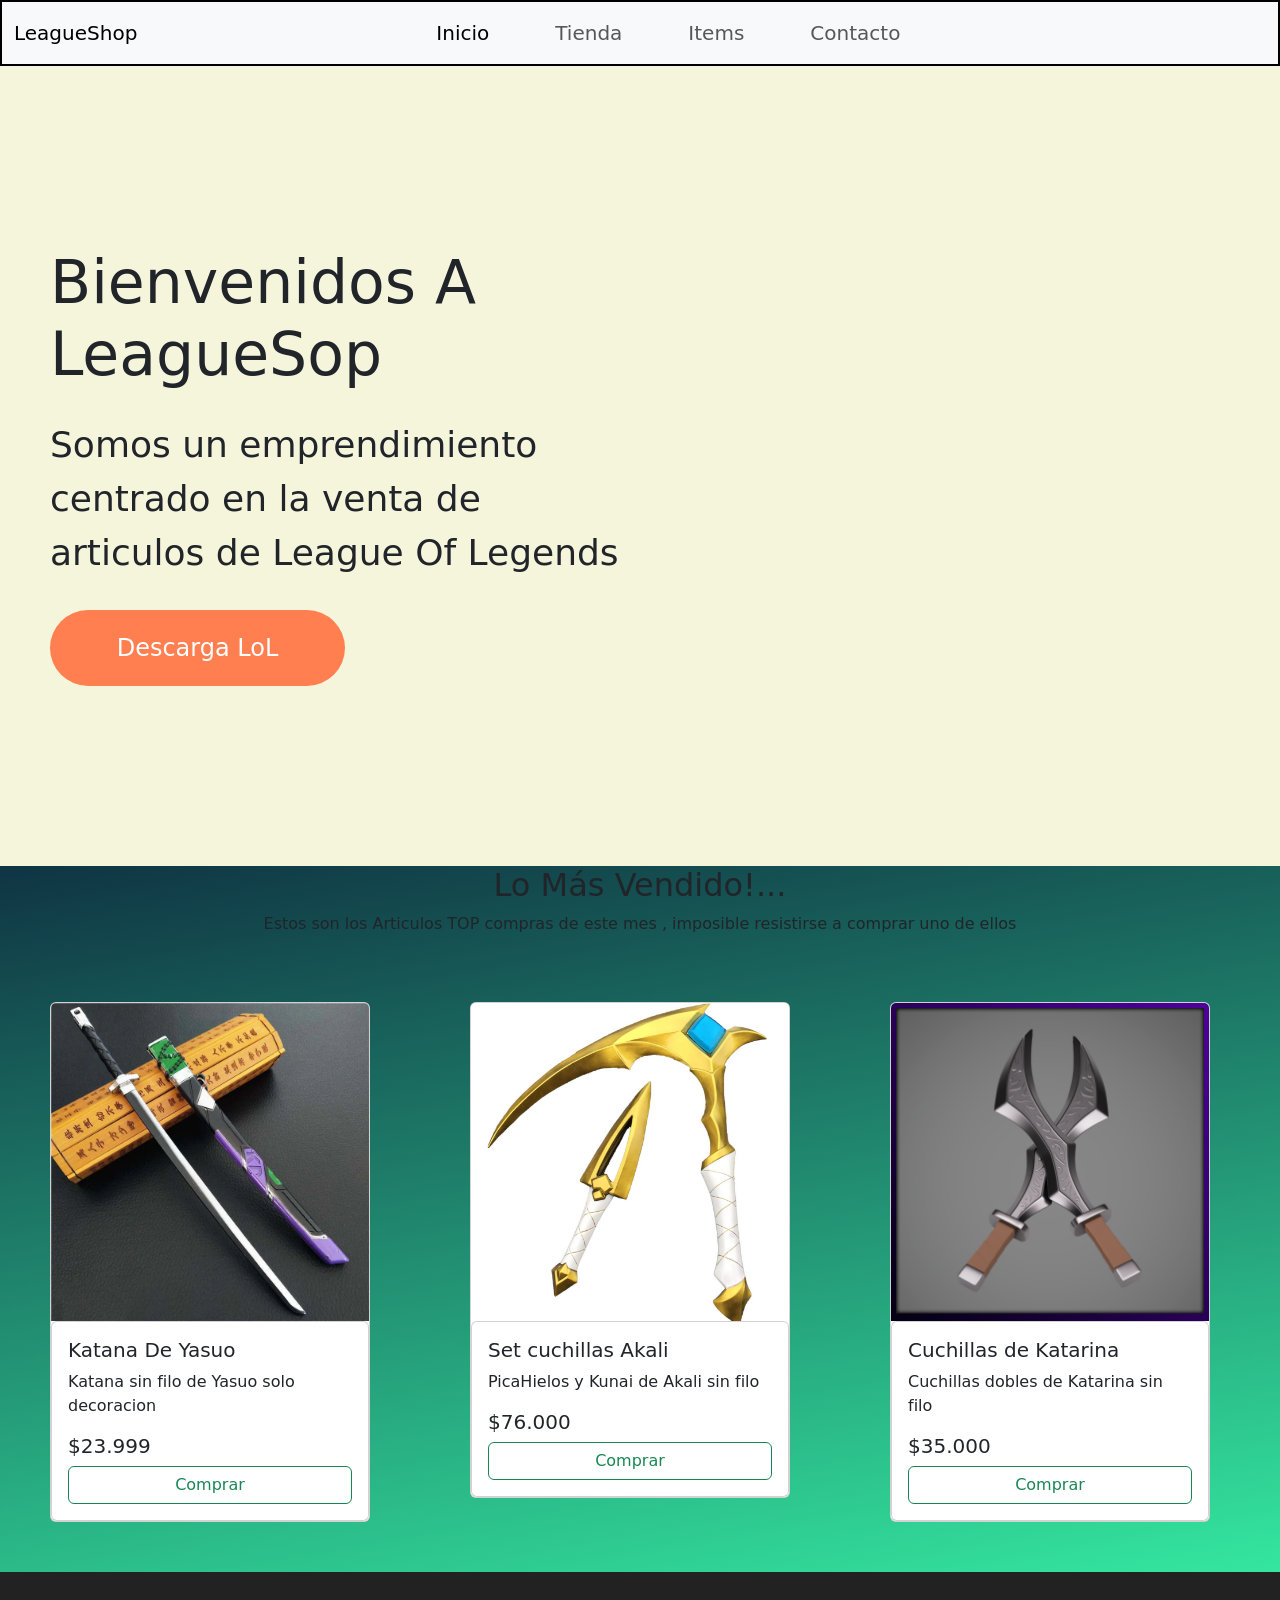
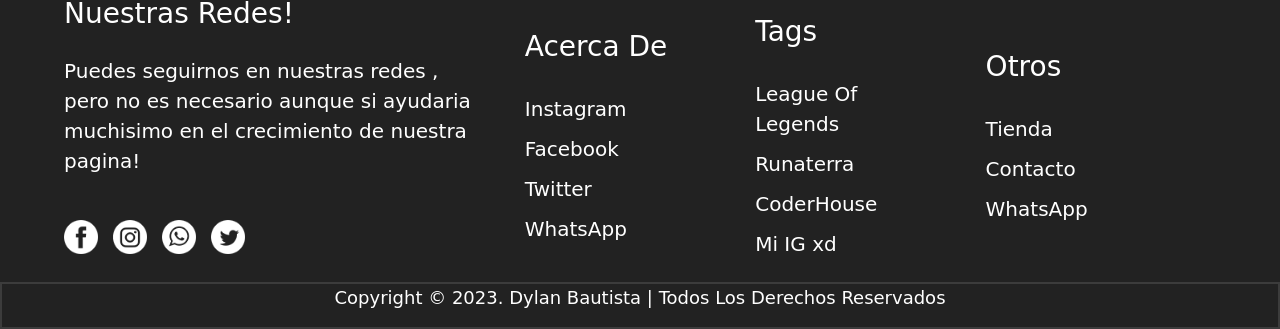
==== index.html @ c4520a8f "mobile y contacto" ====
<!DOCTYPE html>
<html lang="es">
<head>
  <!-- tAGS SEO -->
  <title>Home/LeagueShop</title>
  <meta name="keywords" content="leagueoflegends, lol, articulos lol, tienda">
  <meta name="description" content="Somos  un emprendimiento centrado en la venta de articulos de League Of Legends">
  <!-- fin tags de SEO -->
    <link href="https://cdn.jsdelivr.net/npm/bootstrap@5.3.0/dist/css/bootstrap.min.css" rel="stylesheet" integrity="sha384-9ndCyUaIbzAi2FUVXJi0CjmCapSmO7SnpJef0486qhLnuZ2cdeRhO02iuK6FUUVM" crossorigin="anonymous">
    <link rel="stylesheet" href="./sass/main.css">
    <meta charset="UTF-8">
    <meta http-equiv="X-UA-Compatible" content="IE=edge">
    <meta name="viewport" content="width=device-width, initial-scale=1.0">
    <link rel="shortcut icon" href="./imagenes-logos/loguito-lol.jpg" type="image/x-icon">
</head>
<body>
      <header>
    <nav class="navbar navbar-expand-lg bg-body-tertiary">
        <div class="container-fluid">
          <a class="navbar-brand" href="#">LeagueShop</a>
          <button class="navbar-toggler" type="button" data-bs-toggle="collapse" data-bs-target="#navbarNavAltMarkup" aria-controls="navbarNavAltMarkup" aria-expanded="false" aria-label="Toggle navigation">
            <span class="navbar-toggler-icon"></span>
          </button>
          <div class="collapse navbar-collapse" id="navbarNavAltMarkup">
            <div class="navbar-nav">
              <a class="nav-link active" aria-current="page" href="#">Inicio</a>
              <a class="nav-link" href="./pages/tienda.html">Tienda</a>
              <a class="nav-link" href="./pages/infoItems.html">Items</a>
              <a class="nav-link " href="./pages/contacto-intento2.html">Contacto</a>
            </div>
          </div>
        </div>
      </nav>
      </header>
      
     <main class="main">
            <div class="banner">      
              
                    <div class="banner__textos">
                        <h1>Bienvenidos A LeagueSop</h1>
                        <p class="p-de-banner">Somos  un emprendimiento centrado en la venta de articulos de League Of Legends</p>
                        <a class="boton__descarga" href="https://www.leagueoflegends.com/es-es/" target="_blank">Descarga LoL</a>
                    </div>
                
                  </div>

        <section class="contenedor-2">  

            <div class="text">
                <h2 class="texto__ocultMobile">Lo Más Vendido!...</h2>
                <p class="texto-agrd">Estos son los Articulos TOP compras de este mes , imposible resistirse a comprar uno de ellos</p>
            </div>
            
            <div class="row row-cols-1 row-cols-md-3 g-0">

            <div class="col">
              <div class="card" >
                  <img src="./imagenes-logos/KatanaYasuoo.jpg" class="card-img-top" alt="katana de yasuo">
                  
                  <div class="card-body card">
                      <h5 class="card-title">Katana De Yasuo</h5>
                          <p class="card-text">Katana sin filo de Yasuo solo decoracion</p>
                          <h5 class="card-text">$23.999</h5>
                          <button type="button" class="btn btn-outline-success">Comprar</button>
                  </div>
              </div>
            </div>

            <div class="col">
              <div class="card cardAkali" >
                  <img src="./imagenes-logos/akali-cuchilla.jpg" class="card-img-top" alt="picahielos y kunai de akali">
                  
                  <div class="card-body card">
                      <h5 class="card-title">Set cuchillas Akali</h5>
                          <p class="card-text">PicaHielos y Kunai de Akali sin filo</p>
                          <h5 class="card-text">$76.000</h5>
                          <button type="button" class="btn btn-outline-success">Comprar</button>
                  </div>
              </div>
            </div>

            <div class="col">
              <div class="card" >
                  <img src="./imagenes-logos/KATA-BLADE-1.2.png" class="card-img-top" alt="cuchillas sobles de katarina">
                  
                  <div class="card-body card">
                      <h5 class="card-title">Cuchillas de Katarina</h5>
                          <p class="card-text">Cuchillas dobles de Katarina sin filo</p>
                          <h5 class="card-text">$35.000</h5>
                          <button type="button" class="btn btn-outline-success">Comprar</button>
                  </div>
              </div>
            </div>


          </div>
        </section>
      
        <section class="contenedor-3">
            <div class="footer-text">
                <div class="box1">
                    <h3>Nuestras Redes!</h3>
                    <p class="lorem__box1">Puedes seguirnos en nuestras redes , pero no es necesario aunque si ayudaria muchisimo en el crecimiento de nuestra pagina!</p>
                    <div class="rs">
                         <img src="./imagenes-logos/Facebook.png" alt="facebook"> 
                        <img src="./imagenes-logos/Instagram.png" alt="instagram">
                        <img src="./imagenes-logos/WhatsApp.png" alt="WhatsApp">
                        <img src="./imagenes-logos/Twitter.png" alt="Twitter">
                    </div>
                </div>
                <div class="box__2">  
                    <h3>Acerca De</h3>
                    <a href="#" target="_blank">Instagram</a>
                    <a href="#" target="_blank">Facebook</a>
                    <a href="#" target="_blank">Twitter</a>
                    <a href="#" target="_blank">WhatsApp</a>
                    
                </div>
                <div class="box__3">
                    <h3>Tags</h3>
                    <a href="https://www.leagueoflegends.com/es-es/" target="_blank">League Of Legends</a>
                    <a href="https://playruneterra.com/es-es/" target="_blank">Runaterra</a>
                    <a href="https://www.coderhouse.com" target="_blank">CoderHouse</a>
                    <a href="#" target="_blank">Mi IG xd</a>

                </div>
                <div class="box4">
                    <h3>Otros</h3>
                    <a href="#" target="_blank">Tienda</a>
                    <a href="#">Contacto</a>
                    <a href="#">WhatsApp</a>
                </div>
            </div>
                 <footer class="pie">
                <p>Copyright &copy; 2023. <a href="#">Dylan Bautista</a> | Todos Los Derechos Reservados</p>


                
            </footer>

        </section>

    </main>
   <script src="https://cdn.jsdelivr.net/npm/bootstrap@5.3.0/dist/js/bootstrap.bundle.min.js" integrity="sha384-geWF76RCwLtnZ8qwWowPQNguL3RmwHVBC9FhGdlKrxdiJJigb/j/68SIy3Te4Bkz" crossorigin="anonymous"></script>
    
</body>
</html>
---- sass/main.css ----
* {
  margin: 0;
  padding: 0;
  box-sizing: border-box;
}

@media (max-width: 500px) {
  /* mediaglobal*/
  body {
    /* responsive section3  */
    /* responsive tienda */
  }
  body .ocultar {
    display: none;
  }
  body h1 {
    width: 480px;
  }
  body .p-de-banner {
    width: 480px;
  }
  body .boton__descarga {
    display: none;
  }
  body .texto-agrd {
    display: none;
  }
  body .text {
    display: grid;
    width: 200px;
  }
  body .contenedor-3 {
    width: 100%;
  }
  body .contenedor-3 .lorem__box1 {
    display: none;
  }
  body .contenedor-3 .box__2 {
    display: none;
  }
  body .contenedor-3 .box__3 {
    display: none;
  }
  body .contenedor-3 .footer-text {
    width: 100%;
  }
  body .contenedor-3 footer {
    display: grid;
    padding: 20px;
  }
  body .contenedor-3 .pie {
    text-align: center;
  }
  body .contenedor-3 .texto__ocultMobile {
    display: none;
  }
  body nav {
    background-color: beige;
    width: 100%;
    height: 40px;
  }
  body .pie {
    text-align: center;
  }
  body .texto__ocultMobile {
    display: none;
  }
  body .card {
    display: grid;
    grid-template-columns: 1fr;
    width: 300px;
  }
  body .cardAkali {
    display: none;
  }
  body .cardDraven {
    display: none;
  }
  /* contacto responsive */
  .titulo {
    margin-left: 0px;
    width: 100vh;
    height: 100%;
  }
  .contactForm {
    margin-left: 0px;
    width: 100%;
    height: 100%;
    place-items: center;
  }
  .text-formulairo {
    margin-left: 0px;
    width: 100%;
    height: 100%;
  }
  form {
    width: 30%;
    height: 100%;
  }
  .h2-form {
    width: 100%;
  }
}
/* Header universal (todos los html) */
body {
  /* index */
  /* ajustes de imagenes de tienda e index */
  /* decoracion contenedor 2 index  */
  /* footer universal (todos los html) */
  /* tienda */
  /* INFO ITEMS */
  /* FORMULARIO PAGINA DE CONTACTO
   */
}
body header nav {
  border: black 2px solid;
}
body header nav .navbar-nav {
  margin: 0 250px;
}
body header nav .nav-link {
  font-size: 20px;
  margin: 0 25px;
  transition: 1s;
}
body header nav .nav-link:hover {
  color: black;
  background-color: coral;
  border-radius: 40px;
}
body .banner {
  background-color: beige;
  width: 100%;
  height: calc(100vh - 100px);
  display: flex;
  justify-content: start;
  align-items: center;
}
body .banner .banner__textos {
  width: 50%;
  display: flex;
  flex-direction: column;
  padding-left: 50px;
}
body .banner h1 {
  font-size: 60px;
}
body .banner .banner__textos p {
  font-size: 36px;
  margin: 20px 0 30px 0;
}
body .banner .boton__descarga {
  background-color: coral;
  padding: 20px 0;
  width: 50%;
  text-align: center;
  text-decoration: none;
  font-size: 24px;
  color: #fff;
  transition: 1s;
  border-radius: 50px;
}
body .banner .boton__descarga:hover {
  background-color: black;
  color: white;
}
body .text {
  width: 100%;
  display: flex;
  flex-direction: column;
  justify-content: center;
  align-items: center;
}
body .text .text h2 {
  font-size: 36px;
}
body .text .text p {
  margin: 40px;
  font-size: 20px;
}
body .col {
  justify-content: center;
  width: 25%;
  margin: 0 50px;
  padding: 50px 0;
}
body .contenedor-2 {
  background: linear-gradient(170deg, #0f3443, #34e69f);
}
body .contenedor-3 {
  background-color: #222222;
  width: 100%;
  height: 100%;
  display: flex;
  flex-direction: column;
  justify-content: center;
  align-items: center;
  color: #fff;
}
body .contenedor-3 .footer-text {
  width: 90%;
  height: 90%;
  display: flex;
  flex-direction: row;
  justify-content: center;
  align-items: center;
}
body .contenedor-3 .box1 {
  width: 40%;
  height: 50%;
  display: flex;
  flex-direction: column;
  padding-right: 50px;
}
body .contenedor-3 .box__2, body .contenedor-3 .box__3, body .contenedor-3 .box4 {
  width: 20%;
  height: 50%;
  display: flex;
  flex-direction: column;
  padding-right: 50px;
}
body .contenedor-3 .box1 h3, body .contenedor-3 .box__2 h3, body .contenedor-3 .box__3 h3, body .contenedor-3 .box4 h3 {
  font-size: 28px;
  margin: 25px 0;
}
body .contenedor-3 .box1 p {
  font-size: 20px;
}
body .contenedor-3 .box__2 a, body .contenedor-3 .box__3 a, body .contenedor-3 .box4 a {
  text-decoration: none;
  color: #fff;
  margin: 5px 0;
  font-size: 20px;
}
body .contenedor-3 .rs {
  width: 100%;
  height: 40px;
  display: flex;
  flex-direction: row;
  justify-content: left;
  align-items: center;
  margin: 25px 0;
}
body .contenedor-3 .rs img {
  -o-object-fit: cover;
     object-fit: cover;
  height: 85%;
  margin-right: 15px;
}
body .contenedor-3 .pie {
  width: 100%;
  height: 10%;
  display: flex;
  justify-content: center;
  align-items: center;
  border: 2px solid #3c3c3c;
}
body .contenedor-3 .pie p {
  font-size: 18px;
}
body .contenedor-3 .pie a {
  text-decoration: none;
  color: #fff;
  font-size: 18px;
}
body .tienda {
  border: black 2px solid;
  background: linear-gradient(170deg, #0f3443, #34e69f);
}
body .tienda .introTienda {
  text-align: center;
}
body .cartas {
  padding: 0 25px;
}
body .sp {
  background: linear-gradient(170deg, #8c366c, #6f64e7);
  padding: 15px;
  margin: 20px 0;
  width: 100%;
  display: flex;
  justify-content: center;
  text-decoration: none;
  font-size: 24px;
  color: #fff;
  border-radius: 40px;
}
body .titulo {
  position: relative;
  width: 100%;
  height: 100vh;
  display: grid;
  place-items: center;
  /* input y text focus */
}
body .titulo .contactForm {
  position: relative;
  display: grid;
  grid-template-columns: repeat(auto-fit, minmax(500px, 1fr 1fr));
  gap: 20px;
  padding: 40px;
  width: 90%;
  height: 95%;
  background: linear-gradient(170deg, #0f3443, #34e69f);
  box-shadow: 1px 9px 20px -5px rgba(0, 0, 0, 0.59);
  border-radius: 30px;
}
body .titulo .text-formulairo {
  position: relative;
  display: flex;
  justify-content: center;
  align-items: center;
  flex-direction: column;
  width: 85%;
  margin-left: 30px;
}
body .titulo form {
  width: 80%;
}
body .titulo .texto-contacto {
  color: black;
  margin-bottom: 20px;
}
body .titulo .h2-form {
  color: black;
  font-size: 2em;
  margin-bottom: 10px;
}
body .titulo .p-form {
  color: black;
  line-height: 1.5;
}
body .titulo .inputBox {
  display: flex;
  flex-direction: column;
  margin-bottom: 15px;
}
body .titulo label {
  color: black;
  font-weight: 700;
}
body .titulo input[type=text] {
  border: none;
  background: #cbebfb;
  padding: 10px;
  border-radius: 15px;
  color: #1766a3;
}
body .titulo input[type=Email] {
  border: none;
  background: #cbebfb;
  padding: 10px;
  border-radius: 15px;
  color: #1766a3;
}
body .titulo textarea {
  border: none;
  background: #cbebfb;
  padding: 10px;
  border-radius: 15px;
  color: #1766a3;
  resize: none;
}
body .titulo input[type=text]:focus {
  outline: 2px solid #1766a3;
}
body .titulo input[type=Email]:focus {
  outline: 2px solid #1766a3;
}
body .titulo textarea:focus {
  outline: 2px solid #1766a3;
}
body .titulo input[type=submit] {
  background: #1766a3;
  display: inline-block;
  text-align: center;
  width: 250px;
  padding: 10px;
  border-radius: 15px;
  color: #fff;
  letter-spacing: 1px;
  border: none;
  cursor: pointer;
  box-shadow: 1px 9px 20px -5px rgba(0, 0, 0, 0.59);
  transition: 0.3s;
}
body .titulo input[type=submit]:hover {
  background: #1766a3;
  color: #0b426c;
}
body .titulo .info-contacto {
  display: flex;
  justify-content: center;
  align-items: center;
  flex-direction: column;
}
body .titulo .imagen-box {
  position: relative;
  width: 350px;
  height: 350px;
}
body .titulo img {
  position: absolute;
  right: 0;
  left: 0;
  width: 100%;
  height: 100%;
  -o-object-fit: cover;
     object-fit: cover;
}/*# sourceMappingURL=main.css.map */
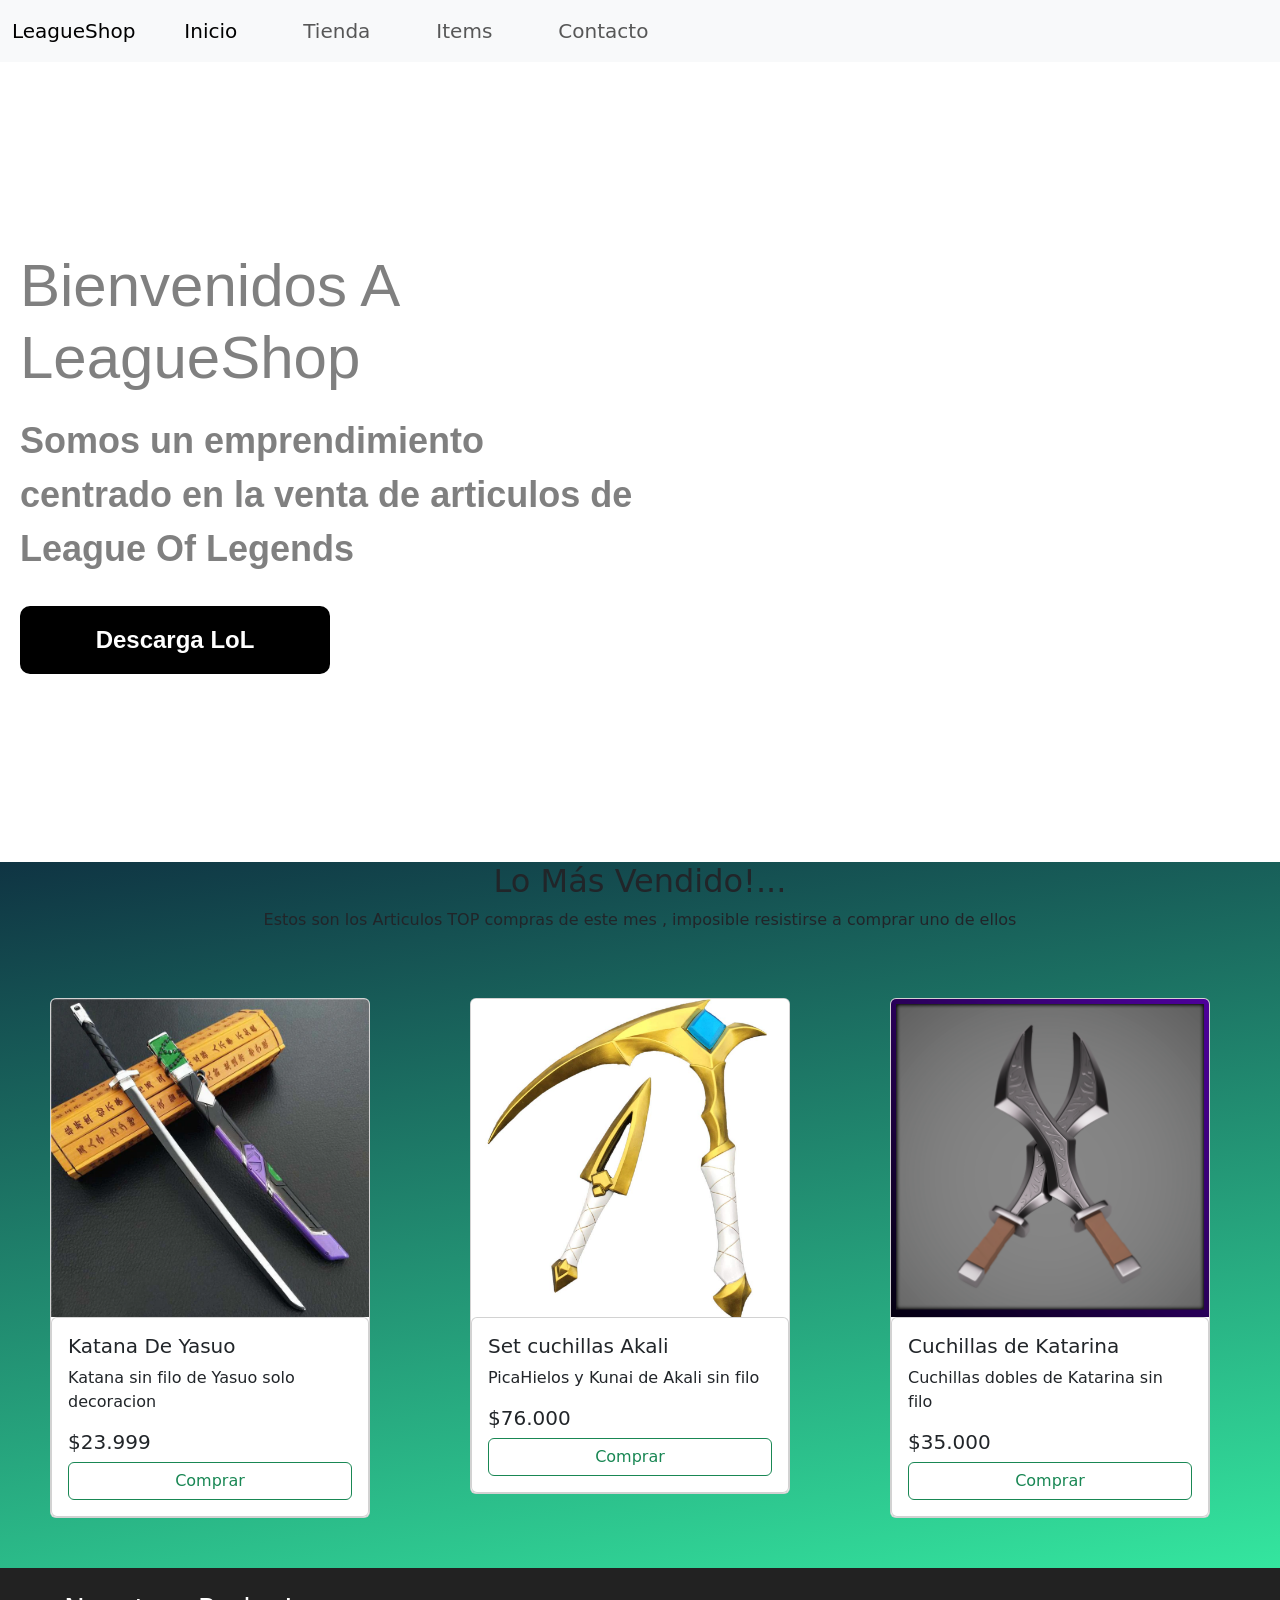
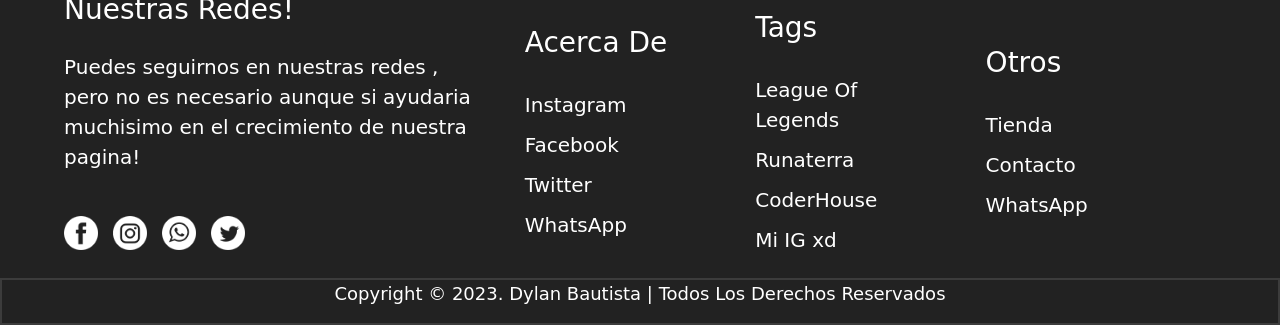
==== commit fc1218b0: "animaciones y errores fixeados" ====
--- a/index.html
+++ b/index.html
@@ -37,9 +37,11 @@
             <div class="banner">      
               
                     <div class="banner__textos">
-                        <h1>Bienvenidos A LeagueSop</h1>
+                      <div class="transition">
+                        <h1>Bienvenidos A LeagueShop</h1>
                         <p class="p-de-banner">Somos  un emprendimiento centrado en la venta de articulos de League Of Legends</p>
-                        <a class="boton__descarga" href="https://www.leagueoflegends.com/es-es/" target="_blank">Descarga LoL</a>
+                      </div> <a class="boton__descarga" href="https://www.leagueoflegends.com/es-es/" target="_blank">Descarga LoL</a>
+                        
                     </div>
                 
                   </div>
@@ -108,7 +110,7 @@
                         <img src="./imagenes-logos/Twitter.png" alt="Twitter">
                     </div>
                 </div>
-                <div class="box__2">  
+                <div class="lorem__box1 box__2">  
                     <h3>Acerca De</h3>
                     <a href="#" target="_blank">Instagram</a>
                     <a href="#" target="_blank">Facebook</a>
@@ -116,7 +118,7 @@
                     <a href="#" target="_blank">WhatsApp</a>
                     
                 </div>
-                <div class="box__3">
+                <div class="lorem__box1 box__3">
                     <h3>Tags</h3>
                     <a href="https://www.leagueoflegends.com/es-es/" target="_blank">League Of Legends</a>
                     <a href="https://playruneterra.com/es-es/" target="_blank">Runaterra</a>
--- a/sass/main.css
+++ b/sass/main.css
@@ -1,79 +1,84 @@
+@import url("https://fonts.googleapis.com/css2?family=Poppins:wght@400;700&display=swap");
 * {
   margin: 0;
   padding: 0;
   box-sizing: border-box;
 }
 
+@keyframes glowing {
+  0% {
+    background-position: 0 0;
+  }
+  50% {
+    background-position: 400% 0;
+  }
+  100% {
+    background-position: 0 0;
+  }
+}
 @media (max-width: 500px) {
   /* mediaglobal*/
-  body {
-    /* responsive section3  */
-    /* responsive tienda */
-  }
-  body .ocultar {
-    display: none;
-  }
-  body h1 {
+  .ocultar {
+    display: none;
+  }
+  h1 {
     width: 480px;
   }
-  body .p-de-banner {
+  .p-de-banner {
     width: 480px;
   }
-  body .boton__descarga {
-    display: none;
-  }
-  body .texto-agrd {
-    display: none;
-  }
-  body .text {
+  .boton__descarga {
+    display: none;
+  }
+  .texto-agrd {
+    display: none;
+  }
+  .text {
     display: grid;
     width: 200px;
   }
-  body .contenedor-3 {
+  /* responsive section3  */
+  .contenedor-3 {
     width: 100%;
   }
-  body .contenedor-3 .lorem__box1 {
-    display: none;
-  }
-  body .contenedor-3 .box__2 {
-    display: none;
-  }
-  body .contenedor-3 .box__3 {
-    display: none;
-  }
-  body .contenedor-3 .footer-text {
+  .contenedor-3 .lorem__box1 {
+    display: none;
+  }
+  .contenedor-3 .box__2 a, .contenedor-3 .box__3 a {
+    display: none;
+  }
+  .contenedor-3 .box__2 h3, .contenedor-3 .box__3 h3 {
+    display: none;
+  }
+  .contenedor-3 .footer-text {
     width: 100%;
   }
-  body .contenedor-3 footer {
+  .contenedor-3 footer {
     display: grid;
     padding: 20px;
   }
-  body .contenedor-3 .pie {
+  .contenedor-3 .pie {
     text-align: center;
   }
-  body .contenedor-3 .texto__ocultMobile {
-    display: none;
-  }
-  body nav {
-    background-color: beige;
-    width: 100%;
-    height: 40px;
-  }
-  body .pie {
+  .contenedor-3 .texto__ocultMobile {
+    display: none;
+  }
+  .pie {
     text-align: center;
   }
-  body .texto__ocultMobile {
-    display: none;
-  }
-  body .card {
+  .texto__ocultMobile {
+    display: none;
+  }
+  /* responsive tienda */
+  .card {
     display: grid;
     grid-template-columns: 1fr;
     width: 300px;
   }
-  body .cardAkali {
-    display: none;
-  }
-  body .cardDraven {
+  .cardAkali {
+    display: none;
+  }
+  .cardDraven {
     display: none;
   }
   /* contacto responsive */
@@ -113,10 +118,17 @@
    */
 }
 body header nav {
-  border: black 2px solid;
+  color: #1766a3;
 }
 body header nav .navbar-nav {
+  text-decoration: none;
+  transition: 2s;
+  overflow: auto;
+}
+body header nav .navbar-nav:hover {
   margin: 0 250px;
+  background-color: violet;
+  border-radius: 40px;
 }
 body header nav .nav-link {
   font-size: 20px;
@@ -124,12 +136,21 @@
   transition: 1s;
 }
 body header nav .nav-link:hover {
-  color: black;
-  background-color: coral;
+  content: "";
+  position: relative;
+  top: 0;
+  left: 0;
+  z-index: 0;
+  width: 100%;
+  height: 100%;
+  background: linear-gradient(45deg, red, blue, deeppink, blue, red, blue, deeppink, blue);
+  background-size: 800%;
   border-radius: 40px;
+  animation: glowing 20s linear infinite;
 }
 body .banner {
-  background-color: beige;
+  background-image: url(https://cl.buscafs.com/www.levelup.com/public/uploads/images/467487.jpg);
+  background-repeat: no-repeat;
   width: 100%;
   height: calc(100vh - 100px);
   display: flex;
@@ -137,10 +158,14 @@
   align-items: center;
 }
 body .banner .banner__textos {
+  color: grey;
+  font-weight: 700;
+  font-family: sans-serif;
+  position: relative;
   width: 50%;
   display: flex;
   flex-direction: column;
-  padding-left: 50px;
+  padding-left: 20px;
 }
 body .banner h1 {
   font-size: 60px;
@@ -150,19 +175,32 @@
   margin: 20px 0 30px 0;
 }
 body .banner .boton__descarga {
-  background-color: coral;
-  padding: 20px 0;
+  background-color: black;
+  cursor: pointer;
+  border: none;
+  padding: 16px 32px;
+  color: #fff;
+  font-size: 24px;
+  font-weight: bold;
+  position: relative;
+  border-radius: 10px;
   width: 50%;
   text-align: center;
   text-decoration: none;
-  font-size: 24px;
-  color: #fff;
-  transition: 1s;
+  transition: 2s;
+}
+body .banner .boton__descarga:hover {
+  content: "";
+  position: relative;
+  top: 0;
+  left: 0;
+  z-index: 0;
+  width: 50%;
+  height: 100%;
+  background: linear-gradient(45deg, red, blue, deeppink, blue, red, blue, deeppink, blue);
+  background-size: 800%;
   border-radius: 50px;
-}
-body .banner .boton__descarga:hover {
-  background-color: black;
-  color: white;
+  animation: glowing 20s linear infinite;
 }
 body .text {
   width: 100%;
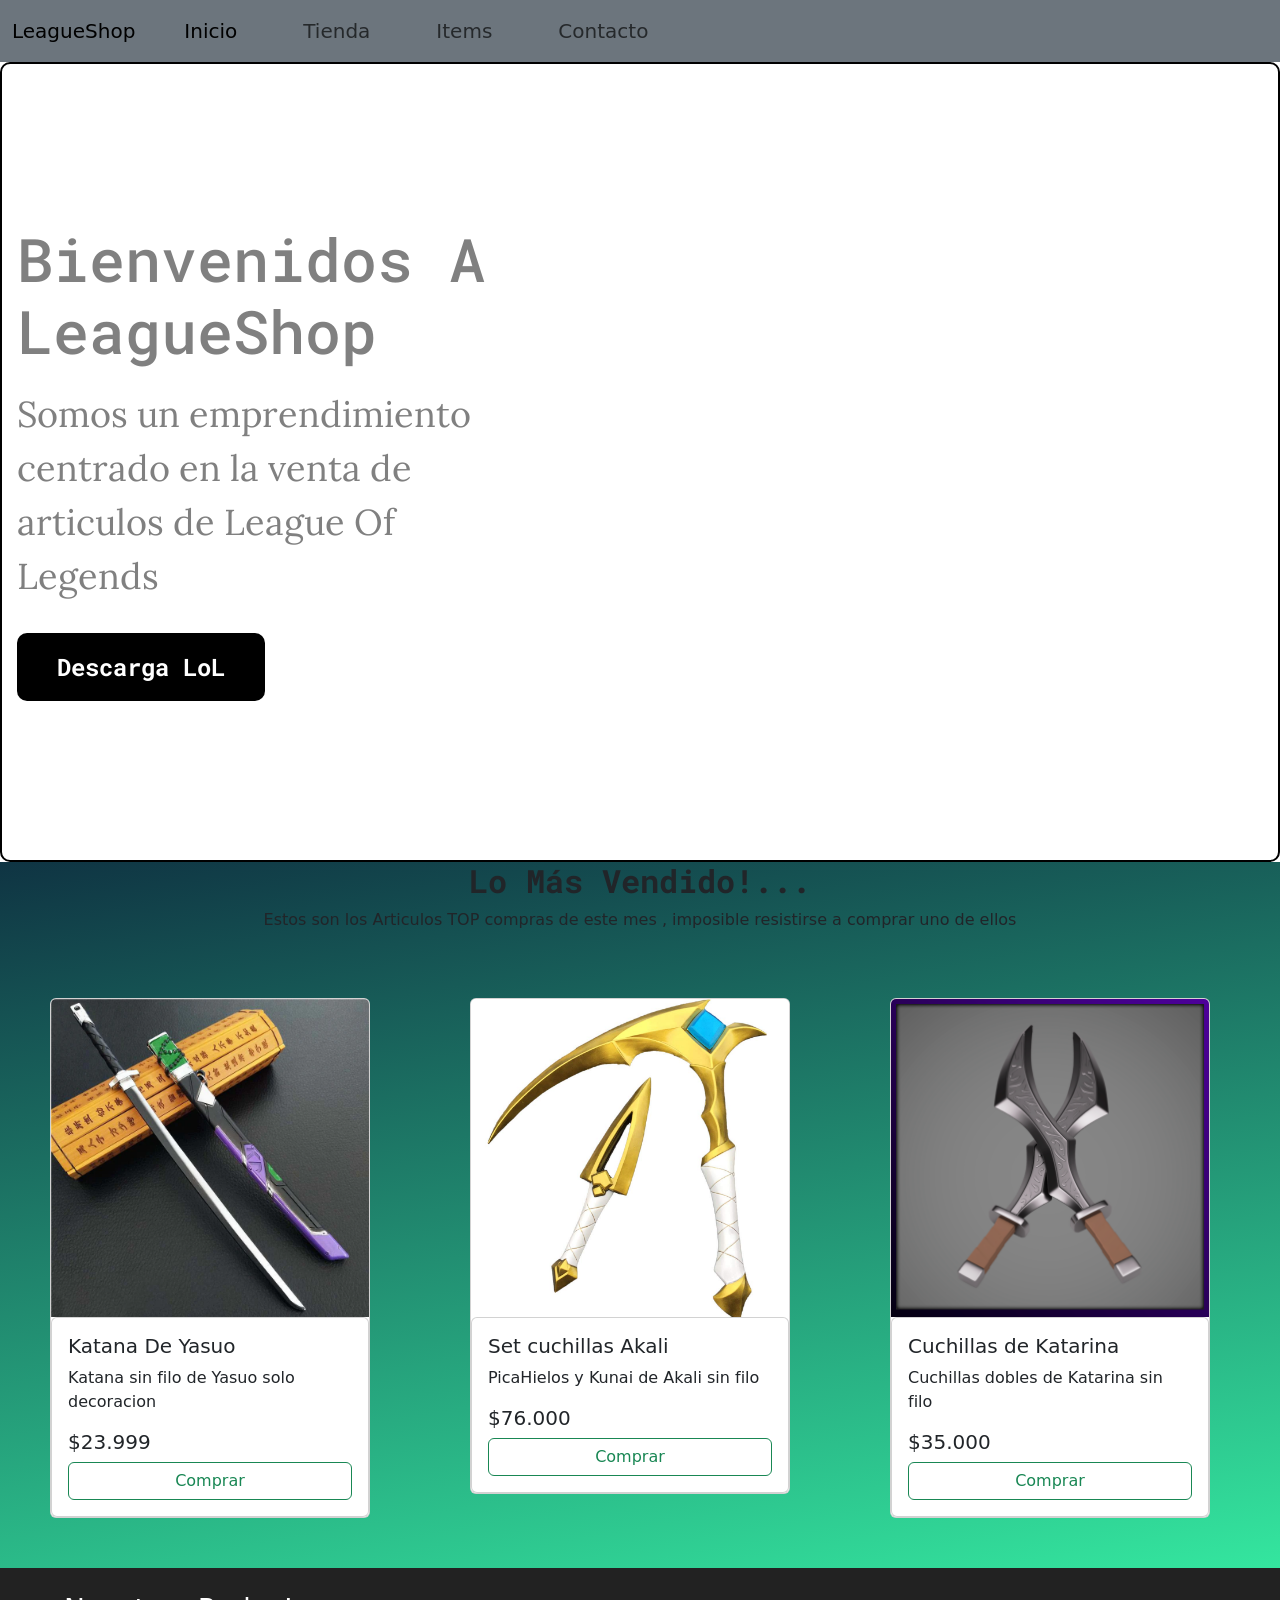
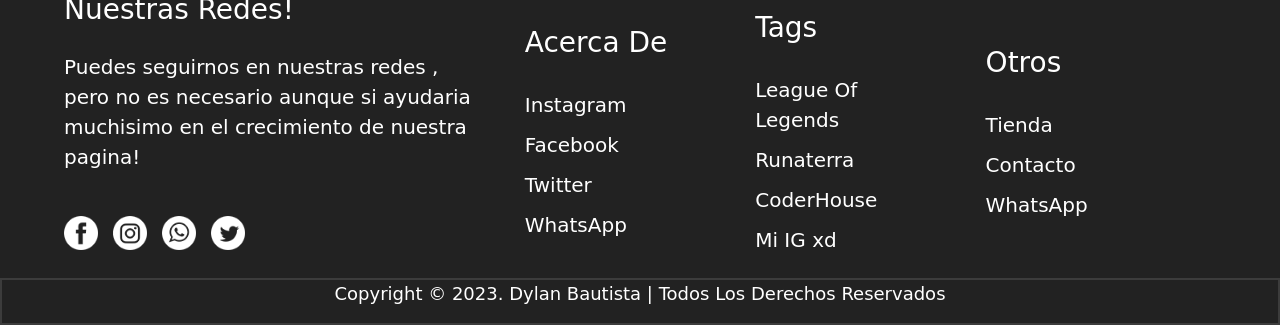
==== commit 2e3504db: "solucione problemas y di estilo a mi pagina final" ====
--- a/index.html
+++ b/index.html
@@ -6,6 +6,10 @@
   <meta name="keywords" content="leagueoflegends, lol, articulos lol, tienda">
   <meta name="description" content="Somos  un emprendimiento centrado en la venta de articulos de League Of Legends">
   <!-- fin tags de SEO -->
+  <link rel="preconnect" href="https://fonts.googleapis.com">
+    <link rel="preconnect" href="https://fonts.gstatic.com" crossorigin>
+    <link href="https://fonts.googleapis.com/css2?family=Lato:wght@300&family=Lora&family=Roboto+Mono&family=Roboto:wght@300&display=swap" rel="stylesheet">
+  <link rel="stylesheet"href="https://cdnjs.cloudflare.com/ajax/libs/animate.css/4.1.1/animate.min.css"/>
     <link href="https://cdn.jsdelivr.net/npm/bootstrap@5.3.0/dist/css/bootstrap.min.css" rel="stylesheet" integrity="sha384-9ndCyUaIbzAi2FUVXJi0CjmCapSmO7SnpJef0486qhLnuZ2cdeRhO02iuK6FUUVM" crossorigin="anonymous">
     <link rel="stylesheet" href="./sass/main.css">
     <meta charset="UTF-8">
@@ -15,7 +19,7 @@
 </head>
 <body>
       <header>
-    <nav class="navbar navbar-expand-lg bg-body-tertiary">
+    <nav class="navbar navbar-expand-lg bg-secondary">
         <div class="container-fluid">
           <a class="navbar-brand" href="#">LeagueShop</a>
           <button class="navbar-toggler" type="button" data-bs-toggle="collapse" data-bs-target="#navbarNavAltMarkup" aria-controls="navbarNavAltMarkup" aria-expanded="false" aria-label="Toggle navigation">
--- a/sass/main.css
+++ b/sass/main.css
@@ -48,6 +48,96 @@
     display: none;
   }
   .contenedor-3 .box__2 h3, .contenedor-3 .box__3 h3 {
+    display: none;
+  }
+  .contenedor-3 .footer-text {
+    width: 100%;
+  }
+  .contenedor-3 footer {
+    display: grid;
+    padding: 20px;
+  }
+  .contenedor-3 .pie {
+    text-align: center;
+  }
+  .contenedor-3 .texto__ocultMobile {
+    display: none;
+  }
+  .pie {
+    text-align: center;
+  }
+  .texto__ocultMobile {
+    display: none;
+  }
+  /* responsive tienda */
+  .card {
+    display: grid;
+    grid-template-columns: 1fr;
+    width: 300px;
+  }
+  .cardAkali {
+    display: none;
+  }
+  .cardDraven {
+    display: none;
+  }
+  .espacio {
+    width: 300px;
+    height: 50px;
+  }
+  /* contacto responsive */
+  .titulo {
+    margin-left: 0px;
+    height: 100%;
+    width: 100vh;
+  }
+  .contactForm {
+    margin-left: 0px;
+    width: 100%;
+    height: 100%;
+    place-items: center;
+  }
+  .text-formulairo {
+    margin-left: 0px;
+    width: 100%;
+    height: 100%;
+  }
+  form {
+    width: 30%;
+    height: 100%;
+  }
+  .p-form {
+    display: none;
+  }
+  .h2-form {
+    width: 100%;
+  }
+}
+@media (max-width: 786px) {
+  .ocultar {
+    display: none;
+  }
+  h1 {
+    width: 480px;
+  }
+  .p-de-banner {
+    width: 480px;
+  }
+  .boton__descarga {
+    display: none;
+  }
+  .texto-agrd {
+    display: none;
+  }
+  .text {
+    display: grid;
+    width: 200px;
+  }
+  /* responsive section3  */
+  .contenedor-3 {
+    width: 100%;
+  }
+  .contenedor-3 .lorem__box1 {
     display: none;
   }
   .contenedor-3 .footer-text {
@@ -127,7 +217,7 @@
 }
 body header nav .navbar-nav:hover {
   margin: 0 250px;
-  background-color: violet;
+  background-color: white;
   border-radius: 40px;
 }
 body header nav .nav-link {
@@ -141,15 +231,40 @@
   top: 0;
   left: 0;
   z-index: 0;
-  width: 100%;
+  width: 50%;
   height: 100%;
   background: linear-gradient(45deg, red, blue, deeppink, blue, red, blue, deeppink, blue);
   background-size: 800%;
   border-radius: 40px;
   animation: glowing 20s linear infinite;
 }
+body .banner1 {
+  background-image: url(https://cl.buscafs.com/www.levelup.com/public/uploads/images/467487.jpg);
+  border-radius: 10px;
+  border: 2px solid black;
+  background-repeat: no-repeat;
+  width: 100%;
+  height: calc(100vh - 100px);
+  display: flex;
+  justify-content: start;
+  align-items: center;
+}
+body .banner1 .banner__textos1 {
+  color: grey;
+  position: relative;
+  width: 40%;
+  display: flex;
+  flex-direction: column;
+  padding-left: 15px;
+}
+body .texto__ocultMobile {
+  font-family: "Roboto Mono", monospace;
+  font-weight: 700;
+}
 body .banner {
   background-image: url(https://cl.buscafs.com/www.levelup.com/public/uploads/images/467487.jpg);
+  border-radius: 10px;
+  border: 2px solid black;
   background-repeat: no-repeat;
   width: 100%;
   height: calc(100vh - 100px);
@@ -159,13 +274,15 @@
 }
 body .banner .banner__textos {
   color: grey;
-  font-weight: 700;
-  font-family: sans-serif;
-  position: relative;
-  width: 50%;
-  display: flex;
-  flex-direction: column;
-  padding-left: 20px;
+  font-family: "Roboto Mono", monospace;
+  position: relative;
+  width: 40%;
+  display: flex;
+  flex-direction: column;
+  padding-left: 15px;
+}
+body .banner .p-de-banner {
+  font-family: "Lora", serif;
 }
 body .banner h1 {
   font-size: 60px;
@@ -323,6 +440,12 @@
   color: #fff;
   border-radius: 40px;
 }
+body .espacio {
+  height: 50px;
+}
+body .espacio2 {
+  height: 20px;
+}
 body .titulo {
   position: relative;
   width: 100%;
@@ -332,13 +455,13 @@
   /* input y text focus */
 }
 body .titulo .contactForm {
-  position: relative;
+  position: absolute;
   display: grid;
   grid-template-columns: repeat(auto-fit, minmax(500px, 1fr 1fr));
   gap: 20px;
-  padding: 40px;
+  padding: 0 30px;
   width: 90%;
-  height: 95%;
+  height: 100%;
   background: linear-gradient(170deg, #0f3443, #34e69f);
   box-shadow: 1px 9px 20px -5px rgba(0, 0, 0, 0.59);
   border-radius: 30px;
@@ -354,6 +477,7 @@
 }
 body .titulo form {
   width: 80%;
+  height: 100%;
 }
 body .titulo .texto-contacto {
   color: black;
